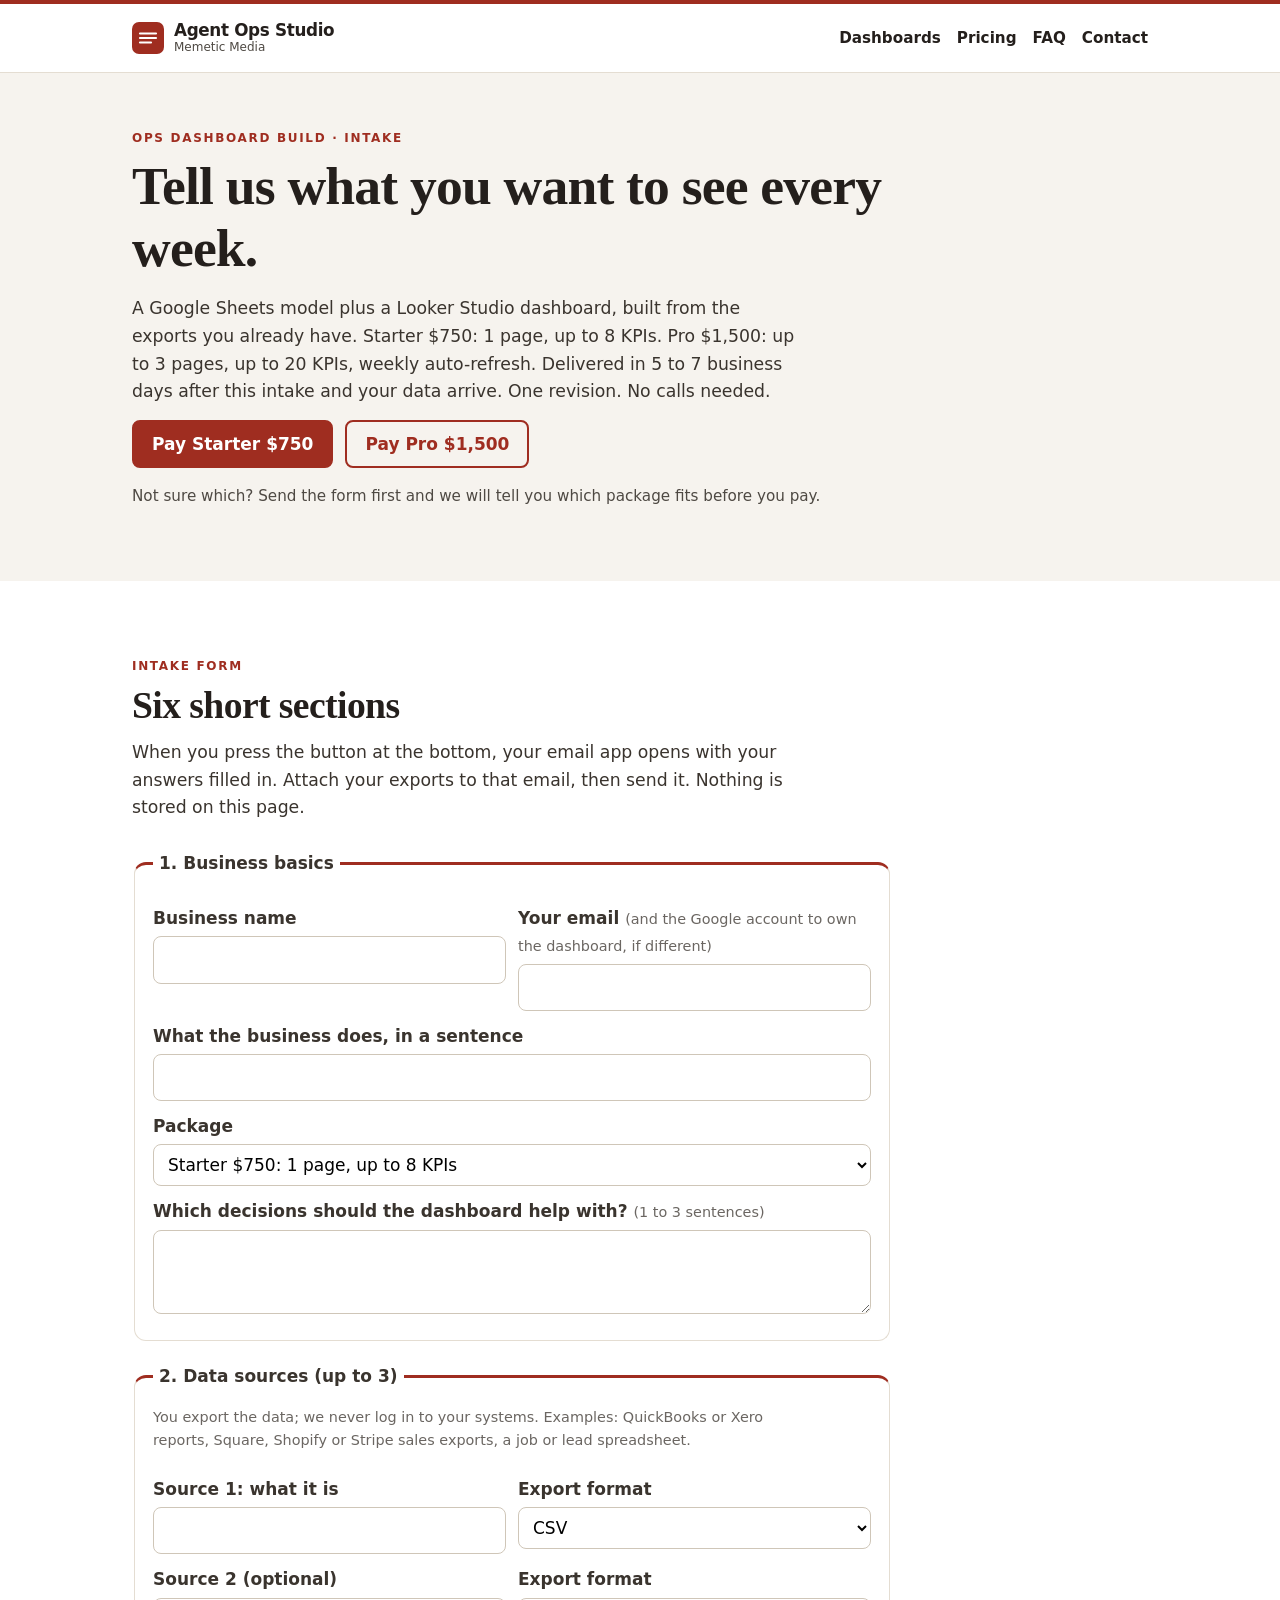
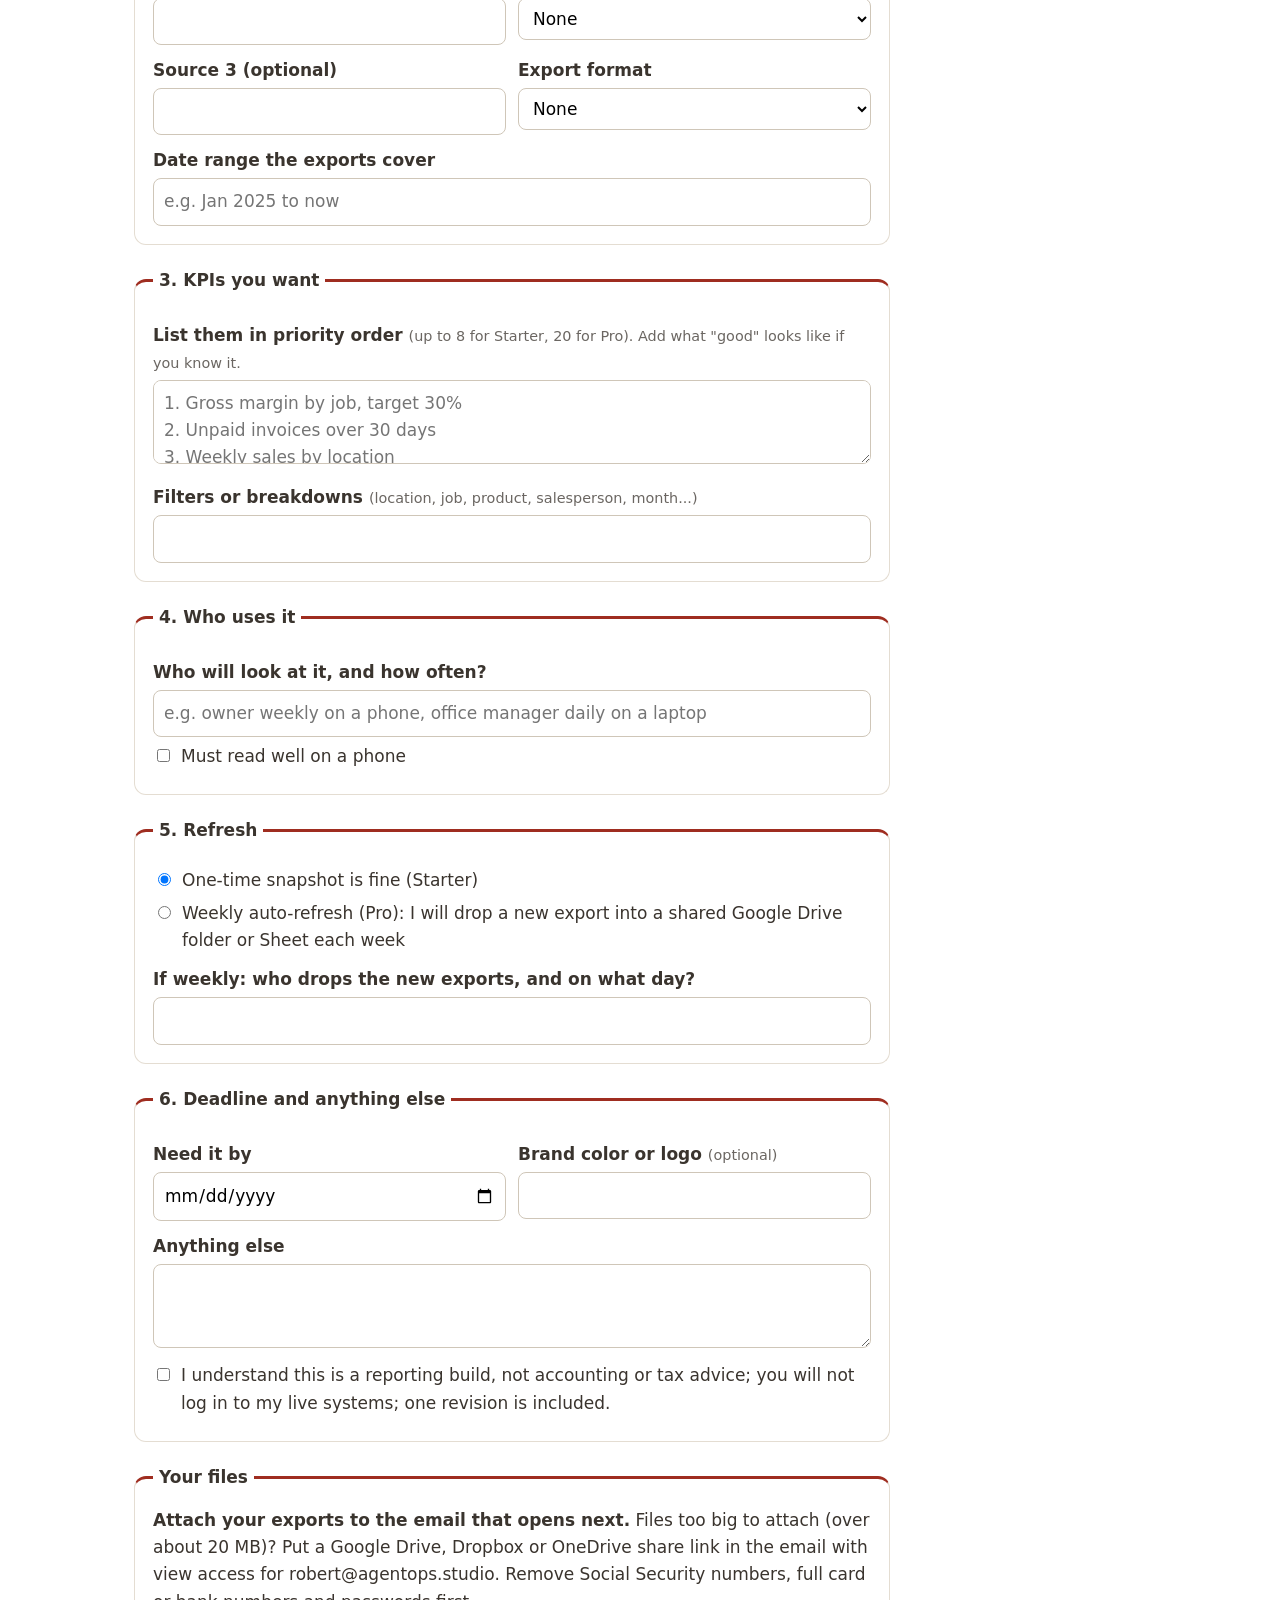
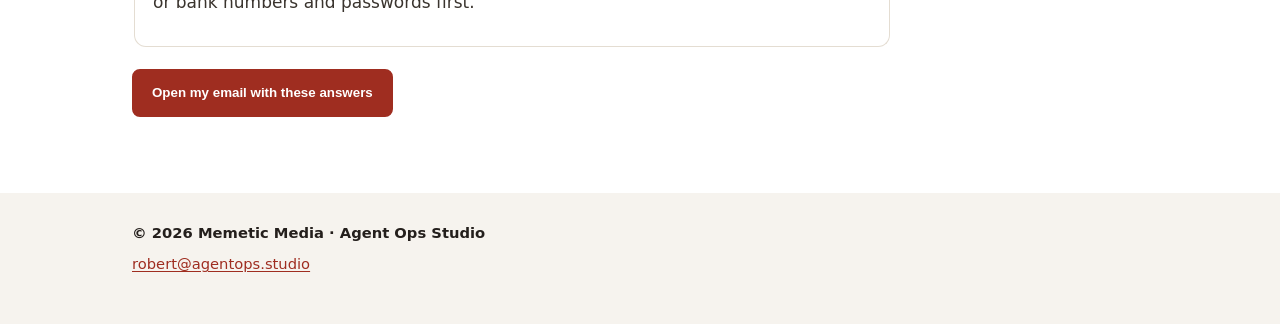
==== dashboard-intake/index.html @ 3c49b1e4 "Launch Ops Dashboard Build: homepage offer, /dashboard-intake/ page, /start/ card, sitemap and schem" ====
<!doctype html>
<html lang="en">
<head>
<meta charset="utf-8">
<meta name="viewport" content="width=device-width, initial-scale=1">
<title>Ops Dashboard Build intake — Agent Ops Studio</title>
<meta name="description" content="Tell us about your business, your data and the numbers you want to see. Starter $750 or Pro $1,500.">
<!-- Ops Dashboard Build intake page (live since 2026-11-23). Source draft: ledgerwright-marketing/packages/ops-dashboard-intake.html.
     Pay buttons go to the two Square links below; both redirect to /start/ after checkout.
     Keep prices and scope in sync with the homepage #dashboards section and its JSON-LD offers. -->
<link rel="canonical" href="https://agentops.studio/dashboard-intake/">
<meta name="robots" content="index, follow">
<meta name="theme-color" content="#9f2d20">
<meta name="color-scheme" content="light">
<meta name="format-detection" content="telephone=no">
<link rel="icon" href="/favicon.ico" sizes="32x32">
<link rel="icon" href="/assets/favicon.svg" type="image/svg+xml">
<link rel="apple-touch-icon" href="/assets/apple-touch-icon.png">
<link rel="stylesheet" href="/css/styles.css">
<style>
  /* Form styles only; everything else comes from the site stylesheet. */
  .intake-form { display: grid; gap: 22px; margin-top: 24px; max-width: 760px; }
  .intake-form fieldset { border: 1px solid var(--line, #e4ddd2); border-top: 3px solid var(--red, #9f2d20); border-radius: 12px; padding: 16px 18px 18px; background: var(--white, #fff); }
  .intake-form legend { font-weight: 700; padding: 0 6px; }
  .intake-form label { display: block; font-weight: 600; margin: 12px 0 4px; }
  .intake-form .hint { font-weight: 400; opacity: .75; font-size: .9rem; }
  .intake-form input[type=text], .intake-form input[type=email], .intake-form input[type=date], .intake-form select, .intake-form textarea {
    width: 100%; box-sizing: border-box; font: inherit; padding: 9px 10px; border: 1px solid #cfc6b8; border-radius: 8px; background: #fff; }
  .intake-form textarea { min-height: 84px; resize: vertical; }
  .intake-form .row { display: grid; gap: 12px; grid-template-columns: repeat(auto-fit, minmax(200px, 1fr)); }
  .intake-form .choice { font-weight: 400; display: flex; gap: 8px; align-items: baseline; margin: 6px 0; }
  .pay-row { display: flex; flex-wrap: wrap; gap: 12px; margin-top: 14px; }
</style>
</head>
<body>
<a class="skip" href="#main">Skip to content</a>
<header class="site-header">
  <div class="wrap header-bar">
    <a class="brand" href="/">
      <svg class="brand-mark" width="32" height="32" viewBox="0 0 32 32" aria-hidden="true" focusable="false">
        <rect width="32" height="32" rx="7" fill="currentColor"/>
        <path d="M8 11.5h16M8 16h16M8 20.5h11" fill="none" stroke="#fff" stroke-width="2.2" stroke-linecap="round"/>
      </svg>
      <span><span class="brand-name">Agent Ops Studio</span><span class="brand-sub">Memetic Media</span></span>
    </a>
    <nav class="nav" aria-label="Primary">
      <ul>
        <li><a href="/#dashboards">Dashboards</a></li>
        <li><a href="/#pricing">Pricing</a></li>
        <li><a href="/#faq">FAQ</a></li>
        <li><a href="/#contact">Contact</a></li>
      </ul>
    </nav>
  </div>
</header>

<main id="main">
  <section class="hero">
    <div class="wrap">
      <p class="kicker">Ops Dashboard Build · intake</p>
      <h1>Tell us what you want to see every week.</h1>
      <p class="lede">A Google Sheets model plus a Looker Studio dashboard, built from the exports you already have. Starter $750: 1 page, up to 8 KPIs. Pro $1,500: up to 3 pages, up to 20 KPIs, weekly auto-refresh. Delivered in 5 to 7 business days after this intake and your data arrive. One revision. No calls needed.</p>
      <!-- Square payment links (verified 2026-11-23: enabled, $750 / $1,500, redirect to /start/). -->
      <div class="pay-row">
        <a class="btn" href="https://square.link/u/GcJ8BigP" target="_blank" rel="noopener noreferrer">Pay Starter $750<span class="sr-only">, opens Square in a new tab</span></a>
        <a class="btn btn-ghost" href="https://square.link/u/XYZYaCqO" target="_blank" rel="noopener noreferrer">Pay Pro $1,500<span class="sr-only">, opens Square in a new tab</span></a>
      </div>
      <p class="fine">Not sure which? Send the form first and we will tell you which package fits before you pay.</p>
    </div>
  </section>

  <section class="band">
    <div class="wrap">
      <p class="kicker">Intake form</p>
      <h2>Six short sections</h2>
      <p class="sub">When you press the button at the bottom, your email app opens with your answers filled in. Attach your exports to that email, then send it. Nothing is stored on this page.</p>

      <!-- No backend: GitHub Pages cannot receive form posts or files. The script turns the answers
           into a prefilled email to the intake address. Without JavaScript the form falls back to a
           plain mailto with the answers as text (method=post + enctype=text/plain). -->
      <form class="intake-form" id="intake" action="mailto:robert@agentops.studio?subject=Ops%20Dashboard%20intake" method="post" enctype="text/plain">
        <fieldset>
          <legend>1. Business basics</legend>
          <div class="row">
            <div><label for="biz">Business name</label><input type="text" id="biz" name="Business" required></div>
            <div><label for="email">Your email <span class="hint">(and the Google account to own the dashboard, if different)</span></label><input type="email" id="email" name="Email" required></div>
          </div>
          <label for="what">What the business does, in a sentence</label>
          <input type="text" id="what" name="Business does">
          <label for="pkg">Package</label>
          <select id="pkg" name="Package">
            <option>Starter $750: 1 page, up to 8 KPIs</option>
            <option>Pro $1,500: up to 3 pages, up to 20 KPIs, weekly auto-refresh</option>
            <option>Not sure yet: recommend one</option>
          </select>
          <label for="decisions">Which decisions should the dashboard help with? <span class="hint">(1 to 3 sentences)</span></label>
          <textarea id="decisions" name="Decisions"></textarea>
        </fieldset>

        <fieldset>
          <legend>2. Data sources (up to 3)</legend>
          <p class="hint">You export the data; we never log in to your systems. Examples: QuickBooks or Xero reports, Square, Shopify or Stripe sales exports, a job or lead spreadsheet.</p>
          <div class="row">
            <div><label for="s1">Source 1: what it is</label><input type="text" id="s1" name="Source 1"></div>
            <div><label for="f1">Export format</label><select id="f1" name="Source 1 format"><option>CSV</option><option>Excel (.xlsx)</option><option>Google Sheet (shared)</option><option>Other</option></select></div>
          </div>
          <div class="row">
            <div><label for="s2">Source 2 (optional)</label><input type="text" id="s2" name="Source 2"></div>
            <div><label for="f2">Export format</label><select id="f2" name="Source 2 format"><option>None</option><option>CSV</option><option>Excel (.xlsx)</option><option>Google Sheet (shared)</option><option>Other</option></select></div>
          </div>
          <div class="row">
            <div><label for="s3">Source 3 (optional)</label><input type="text" id="s3" name="Source 3"></div>
            <div><label for="f3">Export format</label><select id="f3" name="Source 3 format"><option>None</option><option>CSV</option><option>Excel (.xlsx)</option><option>Google Sheet (shared)</option><option>Other</option></select></div>
          </div>
          <label for="range">Date range the exports cover</label>
          <input type="text" id="range" name="Date range" placeholder="e.g. Jan 2025 to now">
        </fieldset>

        <fieldset>
          <legend>3. KPIs you want</legend>
          <label for="kpis">List them in priority order <span class="hint">(up to 8 for Starter, 20 for Pro). Add what "good" looks like if you know it.</span></label>
          <textarea id="kpis" name="KPIs" placeholder="1. Gross margin by job, target 30%&#10;2. Unpaid invoices over 30 days&#10;3. Weekly sales by location"></textarea>
          <label for="breakdowns">Filters or breakdowns <span class="hint">(location, job, product, salesperson, month...)</span></label>
          <input type="text" id="breakdowns" name="Breakdowns">
        </fieldset>

        <fieldset>
          <legend>4. Who uses it</legend>
          <label for="users">Who will look at it, and how often?</label>
          <input type="text" id="users" name="Users" placeholder="e.g. owner weekly on a phone, office manager daily on a laptop">
          <label class="choice"><input type="checkbox" name="Needs phone view" value="yes"> Must read well on a phone</label>
        </fieldset>

        <fieldset>
          <legend>5. Refresh</legend>
          <label class="choice"><input type="radio" name="Refresh" value="One-time snapshot" checked> One-time snapshot is fine (Starter)</label>
          <label class="choice"><input type="radio" name="Refresh" value="Weekly auto-refresh"> Weekly auto-refresh (Pro): I will drop a new export into a shared Google Drive folder or Sheet each week</label>
          <label for="who-refresh">If weekly: who drops the new exports, and on what day?</label>
          <input type="text" id="who-refresh" name="Refresh owner">
        </fieldset>

        <fieldset>
          <legend>6. Deadline and anything else</legend>
          <div class="row">
            <div><label for="deadline">Need it by</label><input type="date" id="deadline" name="Deadline"></div>
            <div><label for="brand">Brand color or logo <span class="hint">(optional)</span></label><input type="text" id="brand" name="Brand"></div>
          </div>
          <label for="notes">Anything else</label>
          <textarea id="notes" name="Notes"></textarea>
          <label class="choice"><input type="checkbox" name="Acknowledged" value="yes" required> I understand this is a reporting build, not accounting or tax advice; you will not log in to my live systems; one revision is included.</label>
        </fieldset>

        <fieldset>
          <legend>Your files</legend>
          <p><strong>Attach your exports to the email that opens next.</strong> Files too big to attach (over about 20 MB)? Put a Google Drive, Dropbox or OneDrive share link in the email with view access for robert@agentops.studio. Remove Social Security numbers, full card or bank numbers and passwords first.</p>
        </fieldset>

        <div><button class="btn" type="submit">Open my email with these answers</button></div>
      </form>
    </div>
  </section>
</main>

<footer class="site-footer">
  <div class="wrap">
    <p class="copyright">© 2026 Memetic Media · Agent Ops Studio</p>
    <p class="legal"><a href="mailto:robert@agentops.studio">robert@agentops.studio</a></p>
  </div>
</footer>

<script>
// Build a readable plain-text email from the answers and open it in the visitor's mail app.
// mailto cannot carry attachments, so the visitor attaches files in their mail app before sending.
document.getElementById('intake').addEventListener('submit', function (e) {
  e.preventDefault();
  if (!this.reportValidity()) return;
  var lines = [], fd = new FormData(this);
  fd.forEach(function (v, k) { if (String(v).trim()) lines.push(k + ': ' + v); });
  lines.push('', '(Attach your exports to this email before sending.)');
  var biz = fd.get('Business') || '';
  var subject = 'Ops Dashboard intake - ' + biz;
  // Keep the URL under ~1,800 characters; some mail apps truncate longer mailto links.
  var body = lines.join('\n');
  if (body.length > 1700) {
    // Too long for a reliable mailto: copy everything to the clipboard and ask for a paste.
    var full = body;
    body = '(My answers were long, so they are on my clipboard. Pasting them below.)\n\n';
    if (navigator.clipboard) navigator.clipboard.writeText(full);
    alert('Your answers are long, so they were copied to your clipboard. Paste them into the email that opens, then attach your files.');
  }
  location.href = 'mailto:robert@agentops.studio?subject=' + encodeURIComponent(subject) + '&body=' + encodeURIComponent(body);
});
</script>
</body>
</html>
---- css/styles.css ----
/* Agent Ops Studio — public site styles
   Mobile-first. Prices, package names, and body copy live in the HTML.
   This file is only presentation.

   Palette: warm paper, ink, and a ledger red. Chosen to read clearly
   for small-business owners on a phone, including at large text sizes.
*/

:root {
  --red: #9f2d20;
  --red-dark: #7d2419;
  --ink: #241f1c;
  --muted: #4e4943;
  --body: #3a342e;
  --line: #e4ddd2;
  --paper: #f6f3ee;
  --white: #fff;
  --rose: #f8ece8;
  --serif: Georgia, "Liberation Serif", "Iowan Old Style", "Palatino Linotype", Palatino, serif;
  --sans: Inter, "Segoe UI", system-ui, -apple-system, sans-serif;
  --mono: "JetBrains Mono", "Cascadia Mono", ui-monospace, "SFMono-Regular", Menlo, Consolas, monospace;
  --shadow: 0 1px 0 rgba(36, 31, 28, 0.04), 0 14px 34px rgba(36, 31, 28, 0.06);
  /* Mobile header wraps to two rows (~143px). Keep anchor targets below it. */
  --header-offset: 9.5rem;
  color-scheme: light;
}

*,
*::before,
*::after {
  box-sizing: border-box;
}

html {
  scroll-behavior: smooth;
}

body {
  margin: 0;
  font-family: var(--sans);
  font-size: 1.0625rem;
  line-height: 1.6;
  color: var(--body);
  background: var(--paper);
  text-rendering: optimizeLegibility;
}

img {
  max-width: 100%;
  height: auto;
}

h1,
h2,
h3 {
  font-family: var(--serif);
  color: var(--ink);
  font-weight: 700;
  line-height: 1.15;
  letter-spacing: -0.015em;
}

h1 {
  margin: 0 0 16px;
  font-size: clamp(2.05rem, 8vw, 3.35rem);
  max-width: 14em;
}

h2 {
  margin: 0 0 12px;
  font-size: clamp(1.75rem, 4vw, 2.35rem);
  max-width: 20em;
}

h3 {
  margin: 0 0 8px;
  font-size: 1.25rem;
  letter-spacing: 0;
}

p {
  margin: 0 0 12px;
}

a {
  color: var(--red);
}

a:hover {
  color: var(--red-dark);
}

/* Inline links are underlined. Navigation and buttons are not. */
.prose a,
.footnote a,
.legal a,
.contact a,
.step a {
  text-underline-offset: 0.16em;
}

p,
li {
  max-width: 68ch;
}

.kicker,
.fine,
.footnote,
.legal,
.slip p,
.tier p,
.example p,
.step p,
.contact p,
.contact li,
.service-grid li {
  max-width: none;
}

.wrap {
  width: min(1080px, 100%);
  margin-inline: auto;
  padding-inline: 20px;
}

.kicker {
  margin: 0 0 8px;
  font-family: var(--sans);
  font-size: 0.75rem;
  font-weight: 700;
  letter-spacing: 0.14em;
  text-transform: uppercase;
  color: var(--red);
}

.lede,
.sub {
  font-size: 1.08rem;
  color: var(--body);
  max-width: 42rem;
}

.sub {
  margin-bottom: 28px;
}

.fine {
  margin: 16px 0 0;
  color: var(--muted);
  font-size: 0.95rem;
}

.sr-only {
  position: absolute;
  width: 1px;
  height: 1px;
  padding: 0;
  margin: -1px;
  overflow: hidden;
  clip: rect(0, 0, 0, 0);
  white-space: nowrap;
  border: 0;
}

:focus-visible {
  outline: 3px solid var(--ink);
  outline-offset: 3px;
}

.contact :focus-visible,
.tier-retainer :focus-visible {
  outline-color: #f3e6d4;
}

::selection {
  background: #f0d2cc;
  color: var(--ink);
}

/* Skip link sits over the header only while focused. */
.skip {
  position: absolute;
  left: 16px;
  top: 0;
  transform: translateY(-120%);
  z-index: 40;
  background: var(--ink);
  color: var(--white);
  text-decoration: none;
  padding: 10px 14px;
  border-radius: 0 0 8px 8px;
}

.skip:focus {
  transform: none;
}

/* Header ----------------------------------------------------------------- */

.site-header {
  position: sticky;
  top: 0;
  z-index: 20;
  background: var(--white);
  border-top: 4px solid var(--red);
  border-bottom: 1px solid var(--line);
}

.header-bar {
  display: flex;
  flex-wrap: wrap;
  align-items: center;
  gap: 10px 16px;
  min-height: 68px;
  padding-block: 10px;
}

.brand {
  display: flex;
  align-items: center;
  gap: 10px;
  margin-right: auto;
  color: var(--ink);
  text-decoration: none;
}

.brand:hover {
  color: var(--ink);
}

.brand-mark {
  display: block;
  flex: 0 0 auto;
  color: var(--red);
}

.brand-name {
  display: block;
  font-weight: 700;
  letter-spacing: -0.02em;
  line-height: 1.1;
  font-size: 1.05rem;
}

.brand-sub {
  display: block;
  color: var(--muted);
  font-size: 0.75rem;
  line-height: 1.25;
}

.nav {
  flex: 1 0 100%;
  order: 3;
}

.nav ul {
  display: flex;
  flex-wrap: wrap;
  gap: 6px 16px;
  list-style: none;
  margin: 0;
  padding: 2px 0 4px;
}

.nav a {
  color: var(--ink);
  text-decoration: none;
  font-size: 0.95rem;
  font-weight: 600;
}

.nav a:hover {
  color: var(--red);
  text-decoration: underline;
  text-underline-offset: 0.18em;
}

/* Buttons ---------------------------------------------------------------- */

.btn {
  display: inline-flex;
  align-items: center;
  justify-content: center;
  gap: 8px;
  background: var(--red);
  color: var(--white);
  text-decoration: none;
  font-weight: 700;
  line-height: 1.2;
  padding: 12px 18px;
  border-radius: 8px;
  border: 2px solid var(--red);
  min-height: 48px;
  text-align: center;
}

.btn:hover {
  background: var(--red-dark);
  border-color: var(--red-dark);
  color: var(--white);
}

.btn-small {
  min-height: 42px;
  padding: 8px 14px;
  font-size: 0.92rem;
  white-space: nowrap;
}

.btn-ghost {
  background: transparent;
  color: var(--red);
}

.btn-ghost:hover {
  background: var(--rose);
  color: var(--red-dark);
  border-color: var(--red-dark);
}

.btn-light {
  background: var(--paper);
  color: var(--ink);
  border-color: var(--paper);
}

.btn-light:hover {
  background: var(--white);
  border-color: var(--white);
  color: var(--ink);
}

/* Light outline button for the dark retainer card. */
.btn-on-dark {
  background: transparent;
  color: #f6f3ee;
  border-color: #f2c7bf;
}

.btn-on-dark:hover {
  background: rgba(255, 255, 255, 0.08);
  border-color: #fff;
  color: #fff;
}

.hero-actions,
.tier-actions,
.missing-actions {
  display: flex;
  flex-wrap: wrap;
  gap: 10px;
  margin-top: 20px;
}

/* Sections --------------------------------------------------------------- */

section {
  padding: 52px 0;
  scroll-margin-top: var(--header-offset);
}

.band {
  background: var(--white);
}

.hero {
  padding: 28px 0 48px;
}

.hero-grid {
  display: grid;
  gap: 28px;
  align-items: start;
}

/* Ledger slip in the hero. Fictional, so it is labeled in the caption. */
.slip {
  margin: 0;
  background: var(--white);
  border: 1px solid var(--line);
  border-radius: 16px;
  box-shadow: var(--shadow);
  overflow: hidden;
}

.slip-label {
  margin: 0;
  padding: 12px 16px;
  background: var(--rose);
  color: var(--red);
  font-size: 0.75rem;
  font-weight: 700;
  letter-spacing: 0.12em;
  text-transform: uppercase;
}

.slip-body {
  padding: 6px 16px 16px;
}

.slip-row {
  display: grid;
  grid-template-columns: minmax(0, 1fr) auto;
  gap: 8px 12px;
  padding: 14px 0;
  border-bottom: 1px solid var(--line);
}

.slip-row:last-of-type {
  border-bottom: 0;
}

.slip-vendor {
  margin: 0;
  color: var(--ink);
  font-weight: 700;
}

.slip-meta,
.slip-flag {
  margin: 2px 0 0;
  color: var(--muted);
  font-family: var(--mono);
  font-size: 0.78rem;
  line-height: 1.45;
}

.slip-flag {
  color: var(--red-dark);
}

.slip-amt {
  margin: 0;
  font-family: var(--mono);
  font-variant-numeric: tabular-nums;
  font-weight: 700;
  color: var(--ink);
}

/* How it works ----------------------------------------------------------- */

.steps {
  list-style: none;
  margin: 28px 0 0;
  padding: 0;
  display: grid;
  gap: 12px;
  counter-reset: step;
}

.step {
  background: var(--white);
  border: 1px solid var(--line);
  border-top: 3px solid var(--red);
  border-radius: 12px;
  padding: 16px 16px 18px;
  box-shadow: var(--shadow);
}

.step::before {
  counter-increment: step;
  content: counter(step, decimal-leading-zero);
  display: block;
  margin-bottom: 8px;
  font-family: var(--serif);
  font-size: 1.6rem;
  color: var(--red);
  line-height: 1;
}

.step h3 {
  font-family: var(--sans);
  font-size: 1.05rem;
  letter-spacing: 0;
}

.step p:last-child {
  margin-bottom: 0;
}

/* Services and pricing --------------------------------------------------- */

.service-grid {
  display: grid;
  gap: 16px;
  margin: 8px 0 28px;
}

.service-card {
  background: var(--paper);
  border-radius: 12px;
  padding: 16px 16px 8px;
}

.band .service-card {
  background: var(--paper);
}

.service-card h3 {
  font-family: var(--sans);
  font-size: 1rem;
  letter-spacing: 0;
}

.mark-list {
  list-style: none;
  margin: 0;
  padding: 0;
}

.mark-list li {
  position: relative;
  margin: 0 0 8px;
  padding-left: 16px;
}

.mark-list li::before {
  content: "";
  position: absolute;
  left: 0;
  top: 0.72em;
  width: 8px;
  height: 2px;
  background: var(--red);
}

.tiers {
  display: grid;
  gap: 14px;
}

.tier {
  display: flex;
  flex-direction: column;
  background: var(--white);
  border: 1px solid #d9d1c6;
  border-radius: 14px;
  padding: 20px 18px 18px;
  box-shadow: var(--shadow);
}

.band .tier {
  background: var(--paper);
}

.band .tier-standard {
  background: var(--white);
}

.tier-standard {
  border: 2px solid var(--red);
  background: var(--white);
}

.tier h3 {
  margin-bottom: 2px;
}

.tier-name {
  margin: 0 0 10px;
  color: var(--red);
  font-size: 0.85rem;
  font-weight: 700;
}

.price {
  margin: 0 0 12px;
  font-family: var(--serif);
  font-size: 3rem;
  line-height: 1;
  letter-spacing: -0.03em;
  color: var(--ink);
  font-variant-numeric: tabular-nums;
}

.price .currency,
.price .per {
  font-size: 1.15rem;
  letter-spacing: 0;
  color: var(--muted);
  font-weight: 600;
}

.tier .tier-copy {
  flex: 1;
  margin-bottom: 16px;
}

.tier-retainer {
  margin-top: 14px;
  background: var(--white);
}

.band .tier-retainer {
  background: var(--ink);
  color: var(--paper);
  border-color: var(--ink);
}

.tier-retainer h3,
.tier-retainer .price {
  color: var(--paper);
}

.tier-retainer .price .currency,
.tier-retainer .price .per,
.tier-retainer .tier-name {
  color: #f2c7bf;
}

.tier-retainer .tier-copy {
  color: #f6f3ee;
}

.footnote {
  margin: 16px 0 0;
  color: var(--muted);
  font-size: 0.95rem;
  max-width: 70ch;
}

/* Sample ----------------------------------------------------------------- */

.table-scroll {
  overflow-x: auto;
  max-width: 100%;
  margin-top: 8px;
  border: 1px solid var(--line);
  border-radius: 12px;
  background: var(--white);
  -webkit-overflow-scrolling: touch;
}

.scroll-hint {
  margin: 10px 0 0;
  color: var(--muted);
  font-size: 0.9rem;
}

.sheet {
  width: 100%;
  min-width: 760px;
  border-collapse: collapse;
  font-size: 0.95rem;
}

.sheet caption {
  caption-side: bottom;
  text-align: left;
  padding: 10px 12px 12px;
  color: var(--muted);
  font-size: 0.88rem;
}

.sheet th,
.sheet td {
  padding: 10px 12px;
  text-align: left;
  vertical-align: top;
  border-bottom: 1px solid var(--line);
}

.sheet th {
  font-size: 0.75rem;
  letter-spacing: 0.06em;
  text-transform: uppercase;
  color: var(--muted);
  font-weight: 700;
  background: #fbfaf8;
  white-space: nowrap;
}

/* Dates like 2026-04-02 wrap on the hyphen unless this is set. */
.sheet td:first-child {
  white-space: nowrap;
}

.sheet td.num,
.sheet th.num {
  text-align: right;
  font-variant-numeric: tabular-nums;
  font-family: var(--mono);
  font-size: 0.86rem;
  white-space: nowrap;
}

.sheet tbody tr:last-child td {
  border-bottom: 0;
}

.flag-word {
  font-weight: 700;
  color: var(--red-dark);
}

.examples {
  display: grid;
  gap: 14px;
  margin-top: 18px;
}

.example {
  background: var(--white);
  border: 1px solid var(--line);
  border-radius: 14px;
  padding: 16px;
  box-shadow: var(--shadow);
}

.example h3 {
  font-size: 1.15rem;
}

.label {
  margin: 12px 0 6px;
  font-size: 0.72rem;
  font-weight: 700;
  letter-spacing: 0.12em;
  text-transform: uppercase;
  color: var(--muted);
}

.raw,
.clean {
  margin: 0;
  padding: 10px 12px;
  border-radius: 8px;
  font-family: var(--mono);
  font-size: 0.82rem;
  line-height: 1.45;
  overflow-wrap: anywhere;
}

.raw {
  background: var(--rose);
  color: var(--ink);
}

.clean {
  background: #f7f6f3;
  color: var(--ink);
  border: 1px solid var(--line);
}

.example .why {
  margin: 12px 0 0;
  color: var(--body);
}

/* FAQ -------------------------------------------------------------------- */

.faq-list {
  max-width: 760px;
  margin-top: 8px;
}

.faq-list details {
  border-bottom: 1px solid var(--line);
}

.faq-list details:first-of-type {
  border-top: 1px solid var(--line);
}

.faq-list summary {
  display: flex;
  align-items: center;
  justify-content: space-between;
  gap: 16px;
  min-height: 52px;
  padding: 14px 0;
  cursor: pointer;
  font-weight: 700;
  color: var(--ink);
  list-style: none;
}

.faq-list summary::-webkit-details-marker {
  display: none;
}

.faq-list summary::after {
  content: "+";
  flex: 0 0 auto;
  font-family: var(--serif);
  font-size: 1.6rem;
  line-height: 1;
  color: var(--red);
  font-weight: 600;
}

.faq-list details[open] summary::after {
  content: "\2212";
}

.faq-list details p {
  margin: 0 0 16px;
  max-width: 68ch;
}

/* Contact and footer ----------------------------------------------------- */

.contact {
  background: var(--ink);
  color: #f6f3ee;
}

.contact h2,
.contact .kicker {
  color: #f6f3ee;
}

.contact .kicker {
  color: #f2c7bf;
}

.contact-grid {
  display: grid;
  gap: 22px;
}

.contact .lede,
.contact li,
.contact p {
  color: #f3eee8;
}

.identity {
  list-style: none;
  margin: 16px 0 0;
  padding: 0;
}

.identity li {
  margin: 0 0 4px;
}

.identity strong {
  color: var(--white);
  font-size: 1.15rem;
}

.contact-actions .btn {
  margin-bottom: 12px;
}

.site-footer {
  padding: 28px 0 40px;
  color: var(--muted);
  font-size: 0.92rem;
}

.copyright {
  margin: 0 0 8px;
  color: var(--ink);
  font-weight: 700;
}

.legal {
  margin: 0 0 8px;
  max-width: 70ch;
}

.footer-links {
  display: flex;
  flex-wrap: wrap;
  gap: 8px 16px;
  list-style: none;
  margin: 12px 0 0;
  padding: 0;
}

.footer-links a {
  color: var(--ink);
  font-weight: 600;
  text-decoration: none;
}

.footer-links a:hover {
  color: var(--red);
  text-decoration: underline;
  text-underline-offset: 0.16em;
}

/* 404 -------------------------------------------------------------------- */

.missing {
  padding: 64px 0 88px;
}

.missing h1 {
  max-width: 12em;
}

.missing-actions {
  margin-top: 8px;
}

/* Wider layouts ---------------------------------------------------------- */

/* 320px phones: keep the brand and Pay / Book on one row. */
@media (max-width: 380px) {
  .wrap {
    padding-inline: 14px;
  }

  .brand {
    gap: 8px;
  }

  .brand-name {
    font-size: 0.92rem;
  }

  .btn-small {
    padding: 8px 10px;
    font-size: 0.85rem;
  }

  .header-bar {
    gap: 8px;
  }

  .kicker {
    letter-spacing: 0.08em;
  }
}

@media (min-width: 720px) {
  .wrap {
    padding-inline: 32px;
  }

  .service-grid,
  .examples {
    grid-template-columns: 1fr 1fr;
  }

  .examples {
    grid-template-columns: 1fr 1fr;
  }

  .contact-grid {
    grid-template-columns: 1.3fr 0.7fr;
    align-items: start;
    gap: 40px;
  }

  .steps {
    grid-template-columns: 1fr 1fr;
  }
}

@media (min-width: 960px) {
  :root {
    --header-offset: 6rem;
  }

  .header-bar {
    flex-wrap: nowrap;
  }

  .nav {
    flex: 0 1 auto;
    order: 0;
  }

  .nav ul {
    padding: 0;
    justify-content: flex-end;
  }

  .hero {
    padding: 56px 0 72px;
  }

  .hero-grid {
    grid-template-columns: minmax(0, 1.15fr) minmax(280px, 0.85fr);
    gap: 48px;
    align-items: center;
  }

  section {
    padding: 76px 0;
  }

  .tiers {
    grid-template-columns: repeat(3, 1fr);
  }

  .steps {
    grid-template-columns: repeat(4, 1fr);
  }

  .examples {
    grid-template-columns: repeat(3, 1fr);
  }

  .tier-retainer {
    display: grid;
    grid-template-columns: 1.4fr auto;
    gap: 24px;
    align-items: center;
  }

  .tier-retainer .tier-copy {
    margin-bottom: 0;
  }

  .tier-retainer .tier-actions {
    margin-top: 0;
    flex-direction: column;
    align-items: stretch;
    min-width: 220px;
  }

  .scroll-hint {
    position: absolute;
    width: 1px;
    height: 1px;
    padding: 0;
    margin: -1px;
    overflow: hidden;
    clip: rect(0, 0, 0, 0);
    white-space: nowrap;
    border: 0;
  }
}

@media (prefers-reduced-motion: reduce) {
  html {
    scroll-behavior: auto;
  }
}

@media (forced-colors: active) {
  .btn,
  .tier,
  .step,
  .slip,
  .example,
  .table-scroll {
    border: 1px solid ButtonText;
  }
}

@media print {
  .site-header {
    position: static;
  }

  .skip,
  .header-cta {
    display: none;
  }

  .contact {
    background: var(--white);
    color: var(--ink);
  }

  .contact h2,
  .contact p,
  .contact li,
  .contact .kicker {
    color: var(--ink);
  }

  .tier-retainer,
  .tier-retainer h3,
  .tier-retainer .price,
  .tier-retainer .tier-copy {
    background: var(--white);
    color: var(--ink);
  }

  .btn,
  .btn-on-dark,
  .btn-light {
    color: #000;
    background: #fff;
    border-color: #000;
  }

  a[href^="http"]::after,
  a[href^="mailto:"]::after {
    content: " (" attr(href) ")";
    font-weight: 400;
    font-size: 0.85em;
  }
}

/* "Just paid?" strip + founding offers under the Starter card (added 2026-11-23) */
.paid-strip {
  background: var(--red);
  color: #fff;
}
.paid-strip-bar {
  display: flex;
  flex-wrap: wrap;
  align-items: center;
  justify-content: space-between;
  gap: 8px 16px;
  padding-top: 10px;
  padding-bottom: 10px;
}
.paid-strip p {
  margin: 0;
  color: #fff;
}
.paid-strip .btn {
  background: #fff;
  color: var(--red);
  border-color: #fff;
}
.tier-extras {
  list-style: none;
  margin: 14px 0 0;
  padding: 12px 0 0;
  border-top: 1px solid var(--line);
  display: grid;
  gap: 8px;
  font-size: 0.92rem;
}
.tier-extras a {
  font-weight: 600;
  text-underline-offset: 0.16em;
}
.tier-extras span {
  color: inherit;
  opacity: 0.75;
}
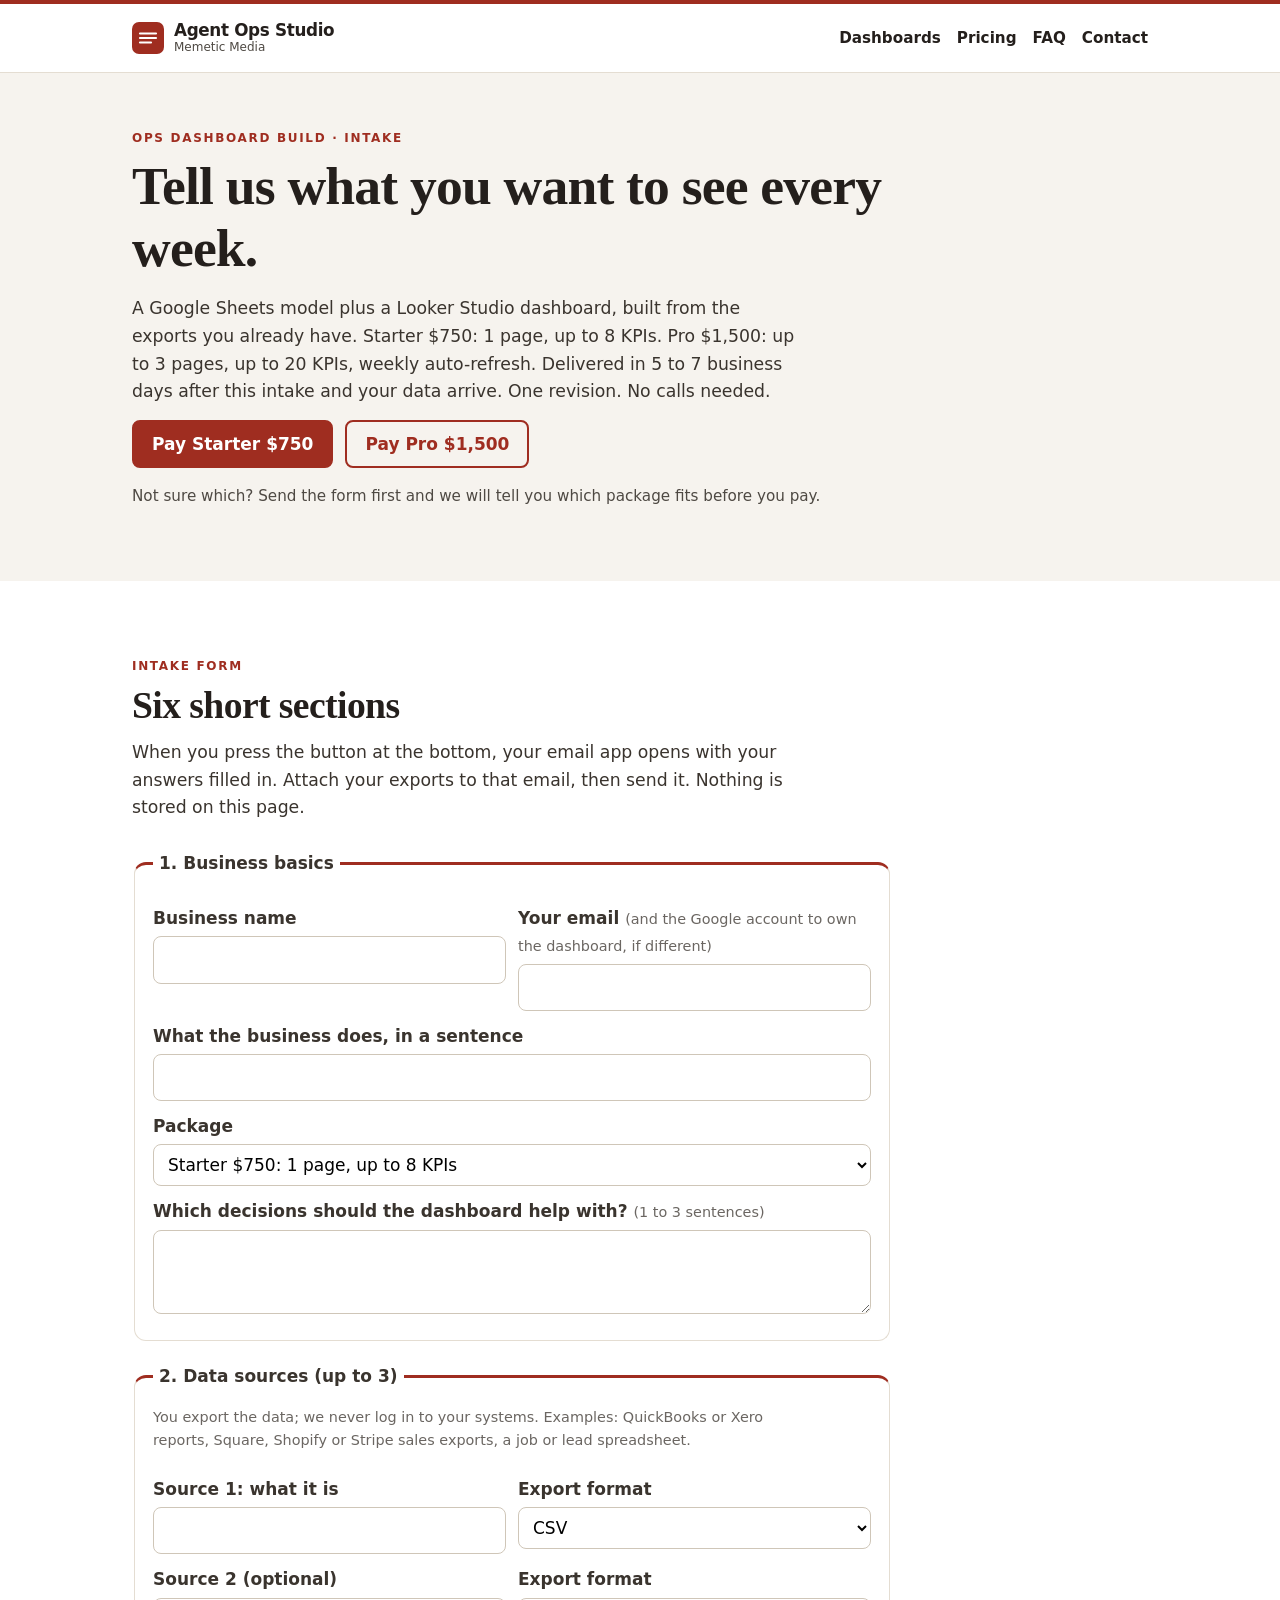
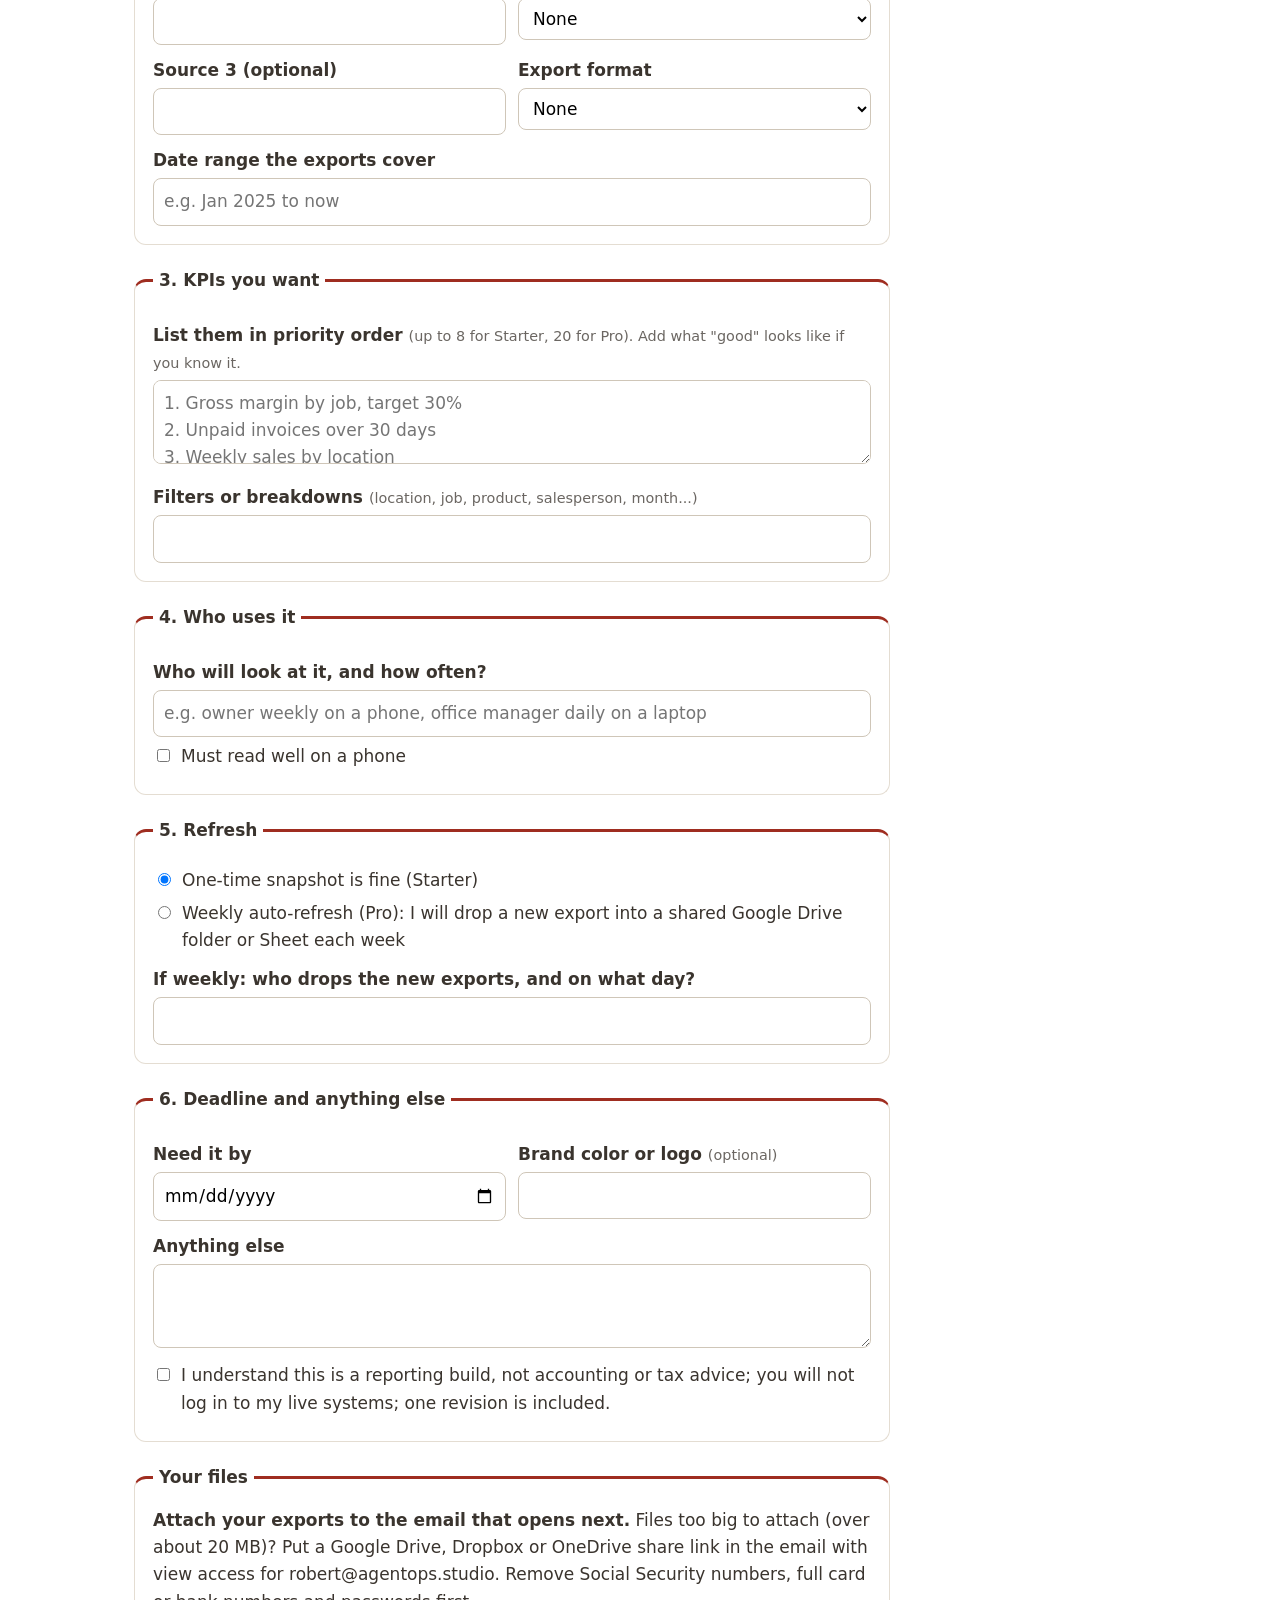
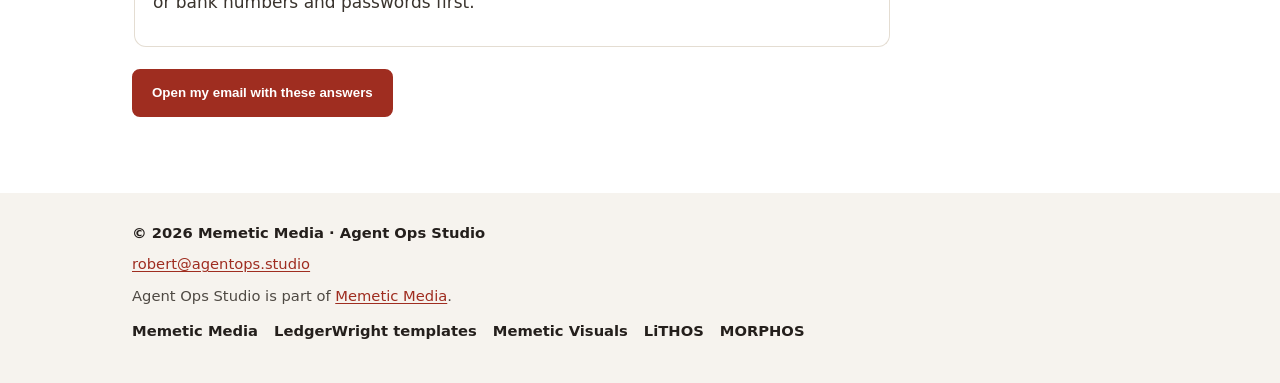
==== commit 7e260f1f: "Link agentops.studio into the Memetic Media network; add LedgerWright #templates section Robert's re" ====
--- a/dashboard-intake/index.html
+++ b/dashboard-intake/index.html
@@ -165,6 +165,15 @@
   <div class="wrap">
     <p class="copyright">© 2026 Memetic Media · Agent Ops Studio</p>
     <p class="legal"><a href="mailto:robert@agentops.studio">robert@agentops.studio</a></p>
+    <!-- Memetic Media network (added 2026-11-23). Keep in sync with NET in memetic-media/builder/build.py -->
+    <p class="legal">Agent Ops Studio is part of <a href="https://iamm3ta.github.io/memetic-media/">Memetic Media</a>.</p>
+    <ul class="footer-links" aria-label="Memetic Media network">
+      <li><a href="https://iamm3ta.github.io/memetic-media/">Memetic Media</a></li>
+      <li><a href="https://iamm3ta.github.io/ledgerwright-templates/">LedgerWright templates</a></li>
+      <li><a href="https://iamm3ta.github.io/memetic-visuals/">Memetic Visuals</a></li>
+      <li><a href="https://iamm3ta.github.io/lithos-studio/">LiTHOS</a></li>
+      <li><a href="https://morphos.grok.me/">MORPHOS</a></li>
+    </ul>
   </div>
 </footer>
 
